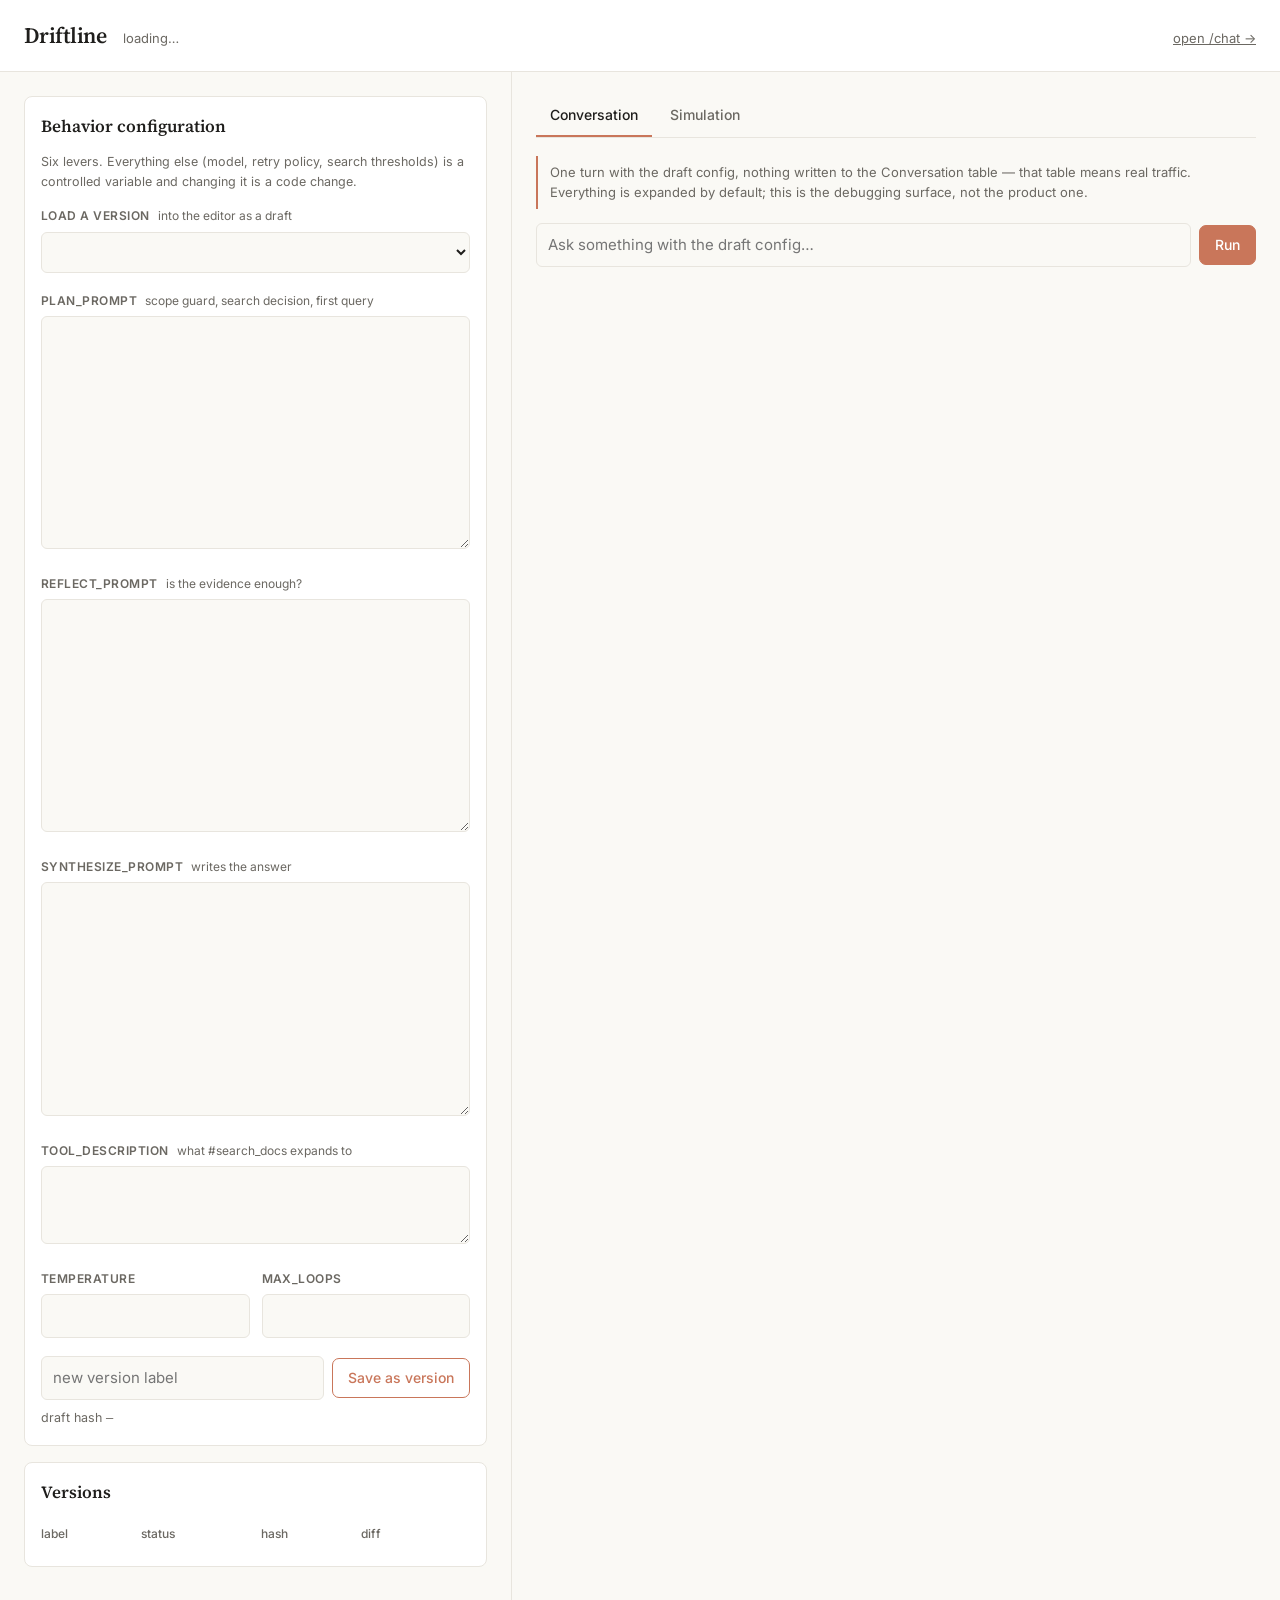
==== apps/console/web/index.html @ 8a6b7769 "step_2_console_with_benchmark" ====
<!doctype html>
<html lang="en">
<head>
<meta charset="utf-8" />
<meta name="viewport" content="width=device-width, initial-scale=1" />
<title>Driftline · Ask Luma behavior console</title>
<link rel="preconnect" href="https://fonts.googleapis.com" />
<link rel="preconnect" href="https://fonts.gstatic.com" crossorigin />
<link href="https://fonts.googleapis.com/css2?family=Inter:wght@400;500;600&family=Source+Serif+4:opsz,wght@8..60,400;8..60,600&display=swap" rel="stylesheet" />
<style>
  /* Same tokens as /chat (TO-18). One product, two surfaces. */
  :root {
    --bg: #faf9f5;
    --surface: #ffffff;
    --text: #1f1e1c;
    --muted: #6b6862;
    --hairline: #e8e5de;
    --accent: #c9765a;
    --pass: #3f7d58;
    --fail: #b0483a;
    --radius: 8px;
    --mono: ui-monospace, SFMono-Regular, Menlo, monospace;
  }
  @media (prefers-color-scheme: dark) {
    :root {
      --bg: #1f1e1c; --surface: #292826; --text: #f2f0ea;
      --muted: #a8a49b; --hairline: #3a3835; --accent: #d98c70;
      --pass: #7fb894; --fail: #e08a7c;
    }
  }

  * { box-sizing: border-box; }
  body {
    margin: 0; background: var(--bg); color: var(--text);
    font-family: Inter, system-ui, -apple-system, sans-serif;
    font-size: 15px; line-height: 1.6; -webkit-font-smoothing: antialiased;
  }
  h1 {
    font-family: "Source Serif 4", Georgia, serif;
    font-size: 22px; font-weight: 600; margin: 0; letter-spacing: -0.01em;
  }
  h2 {
    font-family: "Source Serif 4", Georgia, serif;
    font-size: 17px; font-weight: 600; margin: 0 0 12px;
  }
  a { color: var(--accent); }

  .topbar {
    display: flex; align-items: baseline; gap: 16px; flex-wrap: wrap;
    padding: 18px 24px; border-bottom: 1px solid var(--hairline); background: var(--surface);
    position: sticky; top: 0; z-index: 20;
  }
  .topbar .sub { color: var(--muted); font-size: 13px; }
  .topbar .spacer { flex: 1; }

  .layout { display: grid; grid-template-columns: minmax(380px, 40%) 1fr; gap: 0; align-items: start; }
  @media (max-width: 1080px) { .layout { grid-template-columns: 1fr; } }
  .pane { padding: 24px; }
  .pane.left { border-right: 1px solid var(--hairline); }
  @media (max-width: 1080px) { .pane.left { border-right: 0; border-bottom: 1px solid var(--hairline); } }

  .card {
    background: var(--surface); border: 1px solid var(--hairline);
    border-radius: var(--radius); padding: 16px; margin-bottom: 16px;
  }
  .lever { margin-bottom: 18px; }
  .lever > label {
    display: flex; align-items: baseline; gap: 8px;
    font-size: 12px; font-weight: 600; letter-spacing: .04em; text-transform: uppercase;
    color: var(--muted); margin-bottom: 6px;
  }
  .lever .hint { text-transform: none; letter-spacing: 0; font-weight: 400; font-size: 12px; }

  textarea, input[type=text], input[type=number], select {
    width: 100%; font: inherit; color: var(--text); background: var(--bg);
    border: 1px solid var(--hairline); border-radius: 6px; padding: 9px 11px;
  }
  textarea { font-family: var(--mono); font-size: 12.5px; line-height: 1.55; resize: vertical; }
  textarea:focus, input:focus, select:focus { outline: 0; border-color: var(--accent); }
  .row { display: flex; gap: 12px; }
  .row > * { flex: 1; }

  button {
    border: 1px solid var(--accent); border-radius: 7px; background: var(--accent);
    color: #fff; font: inherit; font-weight: 500; font-size: 14px;
    padding: 8px 15px; cursor: pointer;
  }
  button.ghost { background: transparent; color: var(--accent); }
  button.quiet { background: transparent; color: var(--muted); border-color: var(--hairline); }
  button:disabled { opacity: .4; cursor: default; }
  .actions { display: flex; gap: 8px; flex-wrap: wrap; align-items: center; }

  .tabs { display: flex; gap: 4px; border-bottom: 1px solid var(--hairline); margin-bottom: 18px; }
  .tabs button {
    background: transparent; border: 0; border-bottom: 2px solid transparent;
    color: var(--muted); border-radius: 0; padding: 8px 14px; font-weight: 500;
  }
  .tabs button[aria-selected=true] { color: var(--text); border-bottom-color: var(--accent); }

  /* The `#` autocomplete. A textarea cannot host inline chips, so the mention is
     rendered as a chip in the read-only preview below it instead. */
  .mention-wrap { position: relative; }
  .menu {
    position: absolute; z-index: 30; background: var(--surface);
    border: 1px solid var(--hairline); border-radius: 6px; padding: 4px;
    box-shadow: 0 8px 24px rgba(0,0,0,.12); min-width: 260px; max-width: 420px;
  }
  .menu button {
    display: block; width: 100%; text-align: left; background: transparent;
    border: 0; color: var(--text); padding: 7px 9px; border-radius: 4px; font-size: 13px;
  }
  .menu button:hover, .menu button.on { background: color-mix(in srgb, var(--accent) 12%, transparent); }
  .menu .name { font-family: var(--mono); color: var(--accent); }
  .menu .lv { color: var(--muted); font-size: 12px; }

  .chip {
    display: inline-block; font-family: var(--mono); font-size: 12px;
    background: color-mix(in srgb, var(--accent) 14%, transparent);
    color: var(--accent); border-radius: 5px; padding: 0 5px; cursor: help;
    border-bottom: 1px dotted var(--accent);
  }
  .expanded {
    font-family: var(--mono); font-size: 12px; white-space: pre-wrap;
    color: var(--muted); background: var(--bg); border: 1px dashed var(--hairline);
    border-radius: 6px; padding: 9px 11px; margin-top: 6px;
  }

  table { border-collapse: collapse; width: 100%; font-size: 13px; }
  th, td { text-align: left; padding: 6px 10px 6px 0; vertical-align: top; }
  th { color: var(--muted); font-weight: 500; font-size: 12px; }
  tr.sel td { color: var(--accent); }

  .mono { font-family: var(--mono); font-size: 12px; }
  .muted { color: var(--muted); }
  .small { font-size: 12.5px; }
  .pass { color: var(--pass); font-weight: 600; }
  .fail { color: var(--fail); font-weight: 600; }
  .pill {
    display: inline-block; font-size: 11px; font-family: var(--mono);
    border: 1px solid var(--hairline); border-radius: 100px; padding: 1px 8px; color: var(--muted);
  }
  .pill.on { border-color: var(--accent); color: var(--accent); }

  .case { border: 1px solid var(--hairline); border-radius: var(--radius); margin-bottom: 14px; background: var(--surface); }
  .case > header {
    display: flex; gap: 10px; align-items: baseline; flex-wrap: wrap;
    padding: 11px 14px; border-bottom: 1px solid var(--hairline);
  }
  .case .body { padding: 14px; }
  .assert-cols { display: grid; grid-template-columns: 1fr 1fr; gap: 18px; }
  @media (max-width: 780px) { .assert-cols { grid-template-columns: 1fr; } }
  .assert-cols h3 {
    font-size: 11px; letter-spacing: .05em; text-transform: uppercase;
    color: var(--muted); margin: 0 0 8px; font-weight: 600;
  }
  .answer { white-space: pre-wrap; background: var(--bg); border-radius: 6px; padding: 11px 13px; margin: 10px 0; }

  details { margin-top: 10px; }
  summary { cursor: pointer; color: var(--muted); font-size: 12.5px; }
  summary:hover { color: var(--accent); }
  .node { font-family: var(--mono); font-size: 11.5px; padding: 2px 0; }
  .thinking { color: var(--muted); animation: breathe 1.6s ease-in-out infinite; }
  @keyframes breathe { 0%,100% { opacity: .45 } 50% { opacity: 1 } }
  .banner {
    border-left: 2px solid var(--accent); padding: 6px 0 6px 12px;
    color: var(--muted); font-size: 13px; margin-bottom: 14px;
  }
  .diff { font-family: var(--mono); font-size: 12px; white-space: pre-wrap; }
  .diff ins { background: color-mix(in srgb, var(--pass) 20%, transparent); text-decoration: none; }
  .diff del { background: color-mix(in srgb, var(--fail) 20%, transparent); }
</style>
</head>
<body>

<div class="topbar">
  <h1>Driftline</h1>
  <span class="sub" id="env">loading…</span>
  <span class="spacer"></span>
  <a class="sub" href="/" target="_blank">open /chat →</a>
</div>

<div class="layout">
  <!-- LEFT: the six versioned levers -->
  <div class="pane left">
    <div class="card">
      <h2>Behavior configuration</h2>
      <div class="small muted" style="margin-bottom:14px">
        Six levers. Everything else (model, retry policy, search thresholds) is a controlled
        variable and changing it is a code change.
      </div>

      <div class="lever">
        <label for="v-load">Load a version <span class="hint">into the editor as a draft</span></label>
        <select id="v-load"></select>
      </div>

      <div id="prompt-levers"></div>

      <div class="row">
        <div class="lever">
          <label for="l-temperature">temperature</label>
          <input id="l-temperature" type="number" step="0.1" min="0" max="2" />
        </div>
        <div class="lever">
          <label for="l-max_loops">max_loops</label>
          <input id="l-max_loops" type="number" step="1" min="1" max="6" />
        </div>
      </div>

      <div class="actions">
        <input id="v-label" type="text" placeholder="new version label" style="flex:1;min-width:150px" />
        <button id="v-save" class="ghost">Save as version</button>
      </div>
      <div class="small muted" style="margin-top:8px">
        draft hash <span class="mono" id="draft-hash">—</span>
      </div>
    </div>

    <div class="card">
      <h2>Versions</h2>
      <table>
        <thead><tr><th>label</th><th>status</th><th>hash</th><th>diff</th><th></th></tr></thead>
        <tbody id="v-rows"></tbody>
      </table>
      <div id="v-diff"></div>
    </div>
  </div>

  <!-- RIGHT: playground -->
  <div class="pane">
    <div class="tabs" role="tablist">
      <button id="tab-conv" role="tab" aria-selected="true">Conversation</button>
      <button id="tab-sim" role="tab" aria-selected="false">Simulation</button>
    </div>

    <section id="panel-conv">
      <div class="banner">
        One turn with the draft config, nothing written to the Conversation table &mdash; that
        table means real traffic. Everything is expanded by default; this is the debugging
        surface, not the product one.
      </div>
      <div class="actions" style="margin-bottom:14px">
        <input id="c-q" type="text" style="flex:1" placeholder="Ask something with the draft config…" />
        <button id="c-run">Run</button>
      </div>
      <div id="c-out"></div>
    </section>

    <section id="panel-sim" hidden>
      <div class="banner">
        Three golden cases against the draft config. <strong>Fixed observations</strong> are checked
        mechanically and are blocking. <strong>Dynamic expectations</strong> are judged by an LLM,
        single sample, and never affect pass/fail.
      </div>
      <div class="actions" style="margin-bottom:14px">
        <button id="s-run">Run simulation</button>
        <select id="s-history" style="flex:1"></select>
        <span class="small muted" id="s-status"></span>
      </div>
      <div id="s-out"></div>
    </section>
  </div>
</div>

<script>
const API = "/api/console";
const PROMPT_LEVERS = [
  ["plan_prompt", "scope guard, search decision, first query"],
  ["reflect_prompt", "is the evidence enough?"],
  ["synthesize_prompt", "writes the answer"],
  ["tool_description", "what #search_docs expands to"],
];
const NUMBER_LEVERS = ["temperature", "max_loops"];
const LEVERS = [...PROMPT_LEVERS.map(([k]) => k), ...NUMBER_LEVERS];

let versions = [];
let tools = [];
let dataset = null;
let poll = null;

const $ = (id) => document.getElementById(id);
const el = (tag, cls, text) => {
  const n = document.createElement(tag);
  if (cls) n.className = cls;
  if (text !== undefined && text !== null) n.textContent = text;
  return n;
};
const esc = (s) => String(s).replace(/[&<>]/g, (c) => ({ "&": "&amp;", "<": "&lt;", ">": "&gt;" }[c]));

async function api(path, options) {
  const response = await fetch(API + path, {
    headers: { "Content-Type": "application/json" },
    ...options,
  });
  const data = await response.json().catch(() => ({}));
  if (!response.ok) throw new Error(data.detail || response.statusText);
  return data;
}

// ---------- editor ----------

for (const [key, hint] of PROMPT_LEVERS) {
  const wrap = el("div", "lever mention-wrap");
  const label = el("label");
  label.htmlFor = "l-" + key;
  label.append(el("span", null, key), el("span", "hint", hint));
  const area = el("textarea");
  area.id = "l-" + key;
  area.rows = key === "tool_description" ? 3 : 11;
  wrap.append(label, area, mentionPreview(key));
  $("prompt-levers").appendChild(wrap);
  attachMentionMenu(area, wrap);
  area.addEventListener("input", onDraftChange);
}
for (const key of NUMBER_LEVERS) $("l-" + key).addEventListener("input", onDraftChange);

function mentionPreview(key) {
  const box = el("div", "expanded");
  box.id = "x-" + key;
  box.hidden = true;
  return box;
}

function draft() {
  const config = {};
  for (const key of PROMPT_LEVERS.map(([k]) => k)) config[key] = $("l-" + key).value;
  config.temperature = parseFloat($("l-temperature").value);
  config.max_loops = parseInt($("l-max_loops").value, 10);
  return config;
}

function loadDraft(config) {
  for (const key of LEVERS) $("l-" + key).value = config[key];
  onDraftChange();
}

function onDraftChange() {
  for (const [key] of PROMPT_LEVERS) {
    if (key === "tool_description") continue;
    const box = $("x-" + key);
    const text = $("l-" + key).value;
    const found = tools.filter((t) => new RegExp("#" + t.name + "\\b").test(text));
    if (!found.length) { box.hidden = true; continue; }
    box.hidden = false;
    // The chip and its expansion. This is the "toolcall visible in the UI and
    // linked back to the config" requirement: the prompt stays free text, but a
    // tool reference is an entity you can see and trace to the lever behind it.
    box.innerHTML = found
      .map((t) => {
        const value = $("l-" + t.lever)?.value ?? t.expands_to;
        return `<span class="chip" title="lever: ${esc(t.lever)}">#${esc(t.name)}</span> → ${esc(value)}`;
      })
      .join("\n");
  }
  $("draft-hash").textContent = "changed, run to see";
}

// Autocomplete on `#`. Deliberately one sigil and one regex: the point is that
// nobody has to memorise the syntax, and a typo shows up immediately.
function attachMentionMenu(area, wrap) {
  let menu = null;
  let index = 0;

  const close = () => { menu?.remove(); menu = null; };

  const insert = (name) => {
    const upto = area.value.slice(0, area.selectionStart);
    const match = upto.match(/#(\w*)$/);
    if (!match) return close();
    const start = area.selectionStart - match[0].length;
    const after = area.value.slice(area.selectionStart);
    area.value = area.value.slice(0, start) + "#" + name + after;
    const caret = start + name.length + 1;
    area.setSelectionRange(caret, caret);
    close();
    onDraftChange();
    area.focus();
  };

  const render = (matches) => {
    close();
    if (!matches.length) return;
    menu = el("div", "menu");
    matches.forEach((t, i) => {
      const button = el("button");
      button.type = "button";
      if (i === index) button.classList.add("on");
      button.innerHTML = `<span class="name">#${esc(t.name)}</span> <span class="lv">— ${esc(t.lever)}</span>`;
      button.addEventListener("mousedown", (e) => { e.preventDefault(); insert(t.name); });
      menu.appendChild(button);
    });
    wrap.appendChild(menu);
    menu.style.top = area.offsetTop + area.offsetHeight - 4 + "px";
    menu.style.left = "8px";
  };

  const current = () => {
    const upto = area.value.slice(0, area.selectionStart);
    const match = upto.match(/#(\w*)$/);
    if (!match) return null;
    const term = match[1].toLowerCase();
    return tools.filter((t) => t.name.toLowerCase().startsWith(term));
  };

  area.addEventListener("input", () => {
    const matches = current();
    index = 0;
    matches ? render(matches) : close();
  });
  area.addEventListener("keydown", (e) => {
    if (!menu) return;
    const matches = current() || [];
    if (e.key === "ArrowDown" || e.key === "ArrowUp") {
      e.preventDefault();
      index = (index + (e.key === "ArrowDown" ? 1 : -1) + matches.length) % matches.length;
      render(matches);
    } else if (e.key === "Enter" || e.key === "Tab") {
      e.preventDefault();
      insert(matches[index].name);
    } else if (e.key === "Escape") {
      close();
    }
  });
  area.addEventListener("blur", () => setTimeout(close, 120));
}

// ---------- versions ----------

async function refreshVersions() {
  versions = await api("/versions");
  const rows = $("v-rows");
  rows.replaceChildren();
  for (const v of versions) {
    const tr = el("tr");
    tr.append(
      el("td", null, v.label),
      el("td", v.status === "active" ? "pass" : "muted", v.status),
      el("td", "mono muted", v.config_hash),
    );

    const diffCell = el("td");
    const box = el("input");
    box.type = "checkbox";
    box.dataset.id = v.id;
    box.addEventListener("change", renderDiff);
    diffCell.appendChild(box);
    tr.appendChild(diffCell);

    const actions = el("td", "actions");
    const load = el("button", "quiet", "load");
    load.addEventListener("click", () => loadDraft(v.config));
    actions.appendChild(load);
    if (v.status !== "active") {
      const go = el("button", "ghost", "activate");
      go.addEventListener("click", () => activate(v));
      actions.appendChild(go);
    }
    tr.appendChild(actions);
    rows.appendChild(tr);
  }

  const select = $("v-load");
  select.replaceChildren(el("option", null, "— pick a version —"));
  for (const v of versions) {
    const option = el("option", null, `${v.label} · ${v.status} · ${v.config_hash}`);
    option.value = v.id;
    select.appendChild(option);
  }
}

$("v-load").addEventListener("change", (e) => {
  const v = versions.find((x) => x.id === e.target.value);
  if (v) loadDraft(v.config);
});

$("v-save").addEventListener("click", async () => {
  const label = $("v-label").value.trim();
  if (!label) return alert("give the version a label");
  await api("/versions", {
    method: "POST",
    body: JSON.stringify({ config: draft(), label, note: "saved from console" }),
  });
  $("v-label").value = "";
  await refreshVersions();
});

async function activate(v) {
  if (!confirm(`Send 100% of /chat traffic to ${v.label} (${v.config_hash})?`)) return;
  await api(`/versions/${v.id}/activate`, { method: "POST" });
  await Promise.all([refreshVersions(), refreshEnv()]);
}

// Version diff. Not asked for, but "evaluate and manage changes" needs a way to
// see what actually changed, and a word-level diff of six fields is cheap.
function renderDiff() {
  const picked = [...document.querySelectorAll("#v-rows input:checked")].map((b) => b.dataset.id);
  const out = $("v-diff");
  out.replaceChildren();
  if (picked.length !== 2) {
    if (picked.length) out.appendChild(el("div", "small muted", "tick two versions to diff"));
    return;
  }
  const [a, b] = picked.map((id) => versions.find((v) => v.id === id));
  out.appendChild(el("div", "small muted", `${a.label} ${a.config_hash} → ${b.label} ${b.config_hash}`));
  let same = true;
  for (const key of LEVERS) {
    if (String(a.config[key]) === String(b.config[key])) continue;
    same = false;
    out.appendChild(el("div", "small", key));
    const box = el("div", "diff");
    box.innerHTML = wordDiff(String(a.config[key]), String(b.config[key]));
    out.appendChild(box);
  }
  if (same) out.appendChild(el("div", "small muted", "identical on all six levers"));
}

// Longest-common-subsequence word diff. Small enough to hand-write, and the
// alternative is a build chain (TO-27).
function wordDiff(a, b) {
  const x = a.split(/(\s+)/), y = b.split(/(\s+)/);
  const table = Array.from({ length: x.length + 1 }, () => new Array(y.length + 1).fill(0));
  for (let i = x.length - 1; i >= 0; i--)
    for (let j = y.length - 1; j >= 0; j--)
      table[i][j] = x[i] === y[j] ? table[i + 1][j + 1] + 1 : Math.max(table[i + 1][j], table[i][j + 1]);

  let out = "", i = 0, j = 0;
  while (i < x.length && j < y.length) {
    if (x[i] === y[j]) { out += esc(x[i]); i++; j++; }
    else if (table[i + 1][j] >= table[i][j + 1]) { out += `<del>${esc(x[i])}</del>`; i++; }
    else { out += `<ins>${esc(y[j])}</ins>`; j++; }
  }
  out += `<del>${esc(x.slice(i).join(""))}</del><ins>${esc(y.slice(j).join(""))}</ins>`;
  return out.replace(/<del><\/del>|<ins><\/ins>/g, "");
}

// ---------- tabs ----------

for (const [tab, panel, other, otherPanel] of [
  ["tab-conv", "panel-conv", "tab-sim", "panel-sim"],
  ["tab-sim", "panel-sim", "tab-conv", "panel-conv"],
]) {
  $(tab).addEventListener("click", () => {
    $(tab).setAttribute("aria-selected", "true");
    $(other).setAttribute("aria-selected", "false");
    $(panel).hidden = false;
    $(otherPanel).hidden = true;
  });
}

// ---------- conversation ----------

$("c-run").addEventListener("click", runConversation);
$("c-q").addEventListener("keydown", (e) => { if (e.key === "Enter") runConversation(); });

async function runConversation() {
  const question = $("c-q").value.trim();
  if (!question) return;
  const out = $("c-out");
  out.replaceChildren(el("div", "thinking", "Thinking…"));
  $("c-run").disabled = true;
  try {
    const data = await api("/playground/chat", {
      method: "POST",
      body: JSON.stringify({ config: draft(), question }),
    });
    $("draft-hash").textContent = data.config_hash;
    out.replaceChildren(conversationView(question, data));
  } catch (err) {
    out.replaceChildren(el("div", "fail", "failed: " + err.message));
  } finally {
    $("c-run").disabled = false;
  }
}

function conversationView(question, data) {
  const box = el("div", "case");
  const head = el("header");
  head.append(
    el("strong", null, data.terminated_by),
    el("span", "pill", `${data.loop_count} search round(s)`),
    el("span", "pill", `${data.llm_call_count} model call(s)`),
    el("span", "pill", `${data.latency_ms}ms`),
    el("span", "pill", `$${data.cost_usd.toFixed(6)}`),
    el("span", "pill", `${data.tokens_in}/${data.tokens_out} tok`),
  );
  box.appendChild(head);

  const body = el("div", "body");
  body.append(el("div", "small muted", question), el("div", "answer", data.answer || "(empty)"));
  if (data.citations?.length) {
    body.appendChild(el("div", "small muted", "cites: " + data.citations.map((c) => c.title).join(" · ")));
  }
  body.appendChild(trajectoryView(data.trajectory));
  body.appendChild(collapsible("Expanded prompts (after # substitution)", () => {
    const wrap = el("div");
    for (const [node, text] of Object.entries(data.expanded_prompts)) {
      wrap.append(el("div", "small muted", node), el("div", "expanded", text));
    }
    return wrap;
  }));
  body.appendChild(collapsible(`Evidence the model saw (${data.evidence.length} chunk(s))`, () => {
    const wrap = el("div");
    for (const item of data.evidence) {
      wrap.append(
        el("div", "small", `${item.article_title} › ${item.heading}`),
        el("div", "expanded", item.text),
      );
    }
    return wrap.children.length ? wrap : el("div", "small muted", "nothing retrieved");
  }));
  box.appendChild(body);
  return box;
}

function trajectoryView(trajectory) {
  return collapsible("Trajectory, node by node", () => {
    const wrap = el("div");
    for (const step of trajectory) {
      const { node, ...rest } = step;
      const parts = Object.entries(rest)
        .filter(([, v]) => v !== null && v !== undefined && !(Array.isArray(v) && !v.length))
        .map(([k, v]) => `${k}=${Array.isArray(v) ? v.join(" | ") : v}`);
      wrap.appendChild(el("div", "node", `${node}  ${parts.join("  ")}`));
    }
    return wrap;
  }, true);
}

function collapsible(title, build, open = false) {
  const details = el("details");
  details.open = open;
  details.appendChild(el("summary", null, title));
  details.appendChild(build());
  return details;
}

// ---------- simulation ----------

$("s-run").addEventListener("click", async () => {
  $("s-run").disabled = true;
  $("s-status").textContent = "starting…";
  try {
    const { run_id } = await api("/simulate", {
      method: "POST",
      body: JSON.stringify({ config: draft(), version_label: "draft" }),
    });
    watchRun(run_id);
  } catch (err) {
    $("s-status").textContent = "failed: " + err.message;
    $("s-run").disabled = false;
  }
});

$("s-history").addEventListener("change", (e) => { if (e.target.value) watchRun(e.target.value); });

// Polling, not SSE. A run writes one row per case as it finishes, so polling gets
// per-case progress for free (TO-17 took the same view of /chat).
function watchRun(runId) {
  clearInterval(poll);
  const tick = async () => {
    const data = await api(`/runs/${runId}`);
    renderRun(data);
    if (data.run.status !== "running") {
      clearInterval(poll);
      $("s-run").disabled = false;
      refreshRuns();
    }
  };
  tick();
  poll = setInterval(tick, 2500);
}

function renderRun(data) {
  const { run, results } = data;
  const done = results.length;
  const passed = results.filter((r) => r.passed).length;
  $("s-status").textContent =
    run.status === "running"
      ? `running… ${done}/${run.case_total} cases`
      : `${passed}/${done} passed  ·  $${run.total_cost_usd.toFixed(6)}`;

  const out = $("s-out");
  out.replaceChildren();
  out.appendChild(
    el(
      "div",
      "small muted",
      `config ${run.config_hash} · dataset ${run.dataset_hash} · corpus ${run.corpus_hash} · judge model ${run.model}` +
        `  ·  n=1 per case, statistically weak by design`,
    ),
  );
  if (run.status === "running" && done < run.case_total) {
    out.appendChild(el("div", "thinking", "serial and throttled to stay inside 15 requests/minute…"));
  }
  for (const result of results) out.appendChild(caseView(result));
}

function caseView(result) {
  const box = el("div", "case");
  const head = el("header");
  head.append(
    el("span", result.passed ? "pass" : "fail", result.passed ? "PASS" : "FAIL"),
    el("strong", null, result.case_id),
    el("span", "pill", "persona: " + result.persona),
  );
  for (const policy of [...new Set(result.expectations.map((e) => e.policy))]) {
    head.appendChild(el("span", "pill", policy));
  }
  if (result.cached) head.appendChild(el("span", "pill on", "cached · $0"));
  head.append(el("span", "pill", `${result.latency_ms}ms`), el("span", "pill", `$${result.cost_usd.toFixed(6)}`));
  box.appendChild(head);

  const body = el("div", "body");
  if (result.error) {
    body.append(
      el("div", "fail", "this case blew up; the batch continued"),
      el("div", "expanded", result.error),
    );
    box.appendChild(body);
    return box;
  }

  body.append(
    el("div", "small muted", result.persona_note),
    el("div", "small", result.question),
    el("div", "answer", result.answer || "(empty)"),
  );

  const cols = el("div", "assert-cols");

  const fixed = el("div");
  fixed.appendChild(el("h3", null, "Fixed observations · blocking"));
  for (const [name, check] of Object.entries(result.observations)) {
    const row = el("div", "small");
    row.append(
      el("span", check.passed ? "pass" : "fail", check.passed ? "✓ " : "✗ "),
      el("span", "mono", name),
      el("span", "muted", " " + check.detail),
    );
    fixed.appendChild(row);
  }
  cols.appendChild(fixed);

  const dynamic = el("div");
  dynamic.appendChild(el("h3", null, "Dynamic expectations · advisory, single sample"));
  if (!result.verdicts.length) dynamic.appendChild(el("div", "small muted", "none"));
  for (const verdict of result.verdicts) {
    const row = el("div", "small");
    row.style.marginBottom = "8px";
    const ok = verdict.verdict === "pass";
    row.append(
      el("span", ok ? "pass" : "fail", ok ? "✓ " : "✗ "),
      el("span", "mono", verdict.policy),
      el("div", "muted", verdict.expect),
      el("div", null, verdict.reason),
    );
    dynamic.appendChild(row);
  }
  cols.appendChild(dynamic);
  body.appendChild(cols);
  body.appendChild(trajectoryView(result.trajectory));
  box.appendChild(body);
  return box;
}

// Shown before any run exists. Without it the tab opens empty, and a reader has
// no way to know what the three cases even are before spending 80 seconds.
function renderDatasetPreview() {
  const out = $("s-out");
  out.replaceChildren(
    el("div", "small muted", `dataset ${dataset.hash} · ${dataset.cases.length} cases · not run yet`),
  );
  for (const c of dataset.cases) {
    const box = el("div", "case");
    const head = el("header");
    head.append(el("strong", null, c.id), el("span", "pill", "persona: " + c.persona));
    for (const policy of [...new Set(c.expectations.map((e) => e.policy))]) {
      head.appendChild(el("span", "pill", policy));
    }
    box.appendChild(head);

    const body = el("div", "body");
    body.append(el("div", "small muted", c.persona_note), el("div", "small", c.question));
    const cols = el("div", "assert-cols");

    const fixed = el("div");
    fixed.appendChild(el("h3", null, "Fixed observations · blocking"));
    for (const [name, spec] of Object.entries(c.observations)) {
      fixed.appendChild(el("div", "small mono", `${name} = ${JSON.stringify(spec)}`));
    }
    cols.appendChild(fixed);

    const dynamic = el("div");
    dynamic.appendChild(el("h3", null, "Dynamic expectations · advisory"));
    for (const e of c.expectations) {
      const row = el("div", "small");
      row.append(el("span", "mono", e.policy + " "), el("span", "muted", e.expect));
      dynamic.appendChild(row);
    }
    cols.appendChild(dynamic);

    body.appendChild(cols);
    box.appendChild(body);
    out.appendChild(box);
  }
}

async function refreshRuns() {
  const runs = await api("/runs");
  const select = $("s-history");
  const keep = select.value;
  select.replaceChildren(el("option", null, "— past runs —"));
  for (const run of runs) {
    const when = new Date(run.started_at).toLocaleTimeString();
    const option = el("option", null, `${when} · ${run.version_label} · ${run.config_hash} · ${run.status}`);
    option.value = run.id;
    select.appendChild(option);
  }
  select.value = keep;
}

// ---------- boot ----------

async function refreshEnv() {
  const health = await api("/health");
  $("env").textContent =
    `model ${health.model} · corpus ${health.corpus_hash} · dataset ${health.dataset_hash} · ` +
    `${health.case_count} golden cases · tools: ${health.tool_registry.join(", ")}`;
}

(async () => {
  [tools, dataset] = await Promise.all([api("/tools"), api("/dataset")]);
  await Promise.all([refreshVersions(), refreshRuns(), refreshEnv()]);
  renderDatasetPreview();
  const active = versions.find((v) => v.status === "active") || versions[0];
  if (active) loadDraft(active.config);
})();
</script>
</body>
</html>
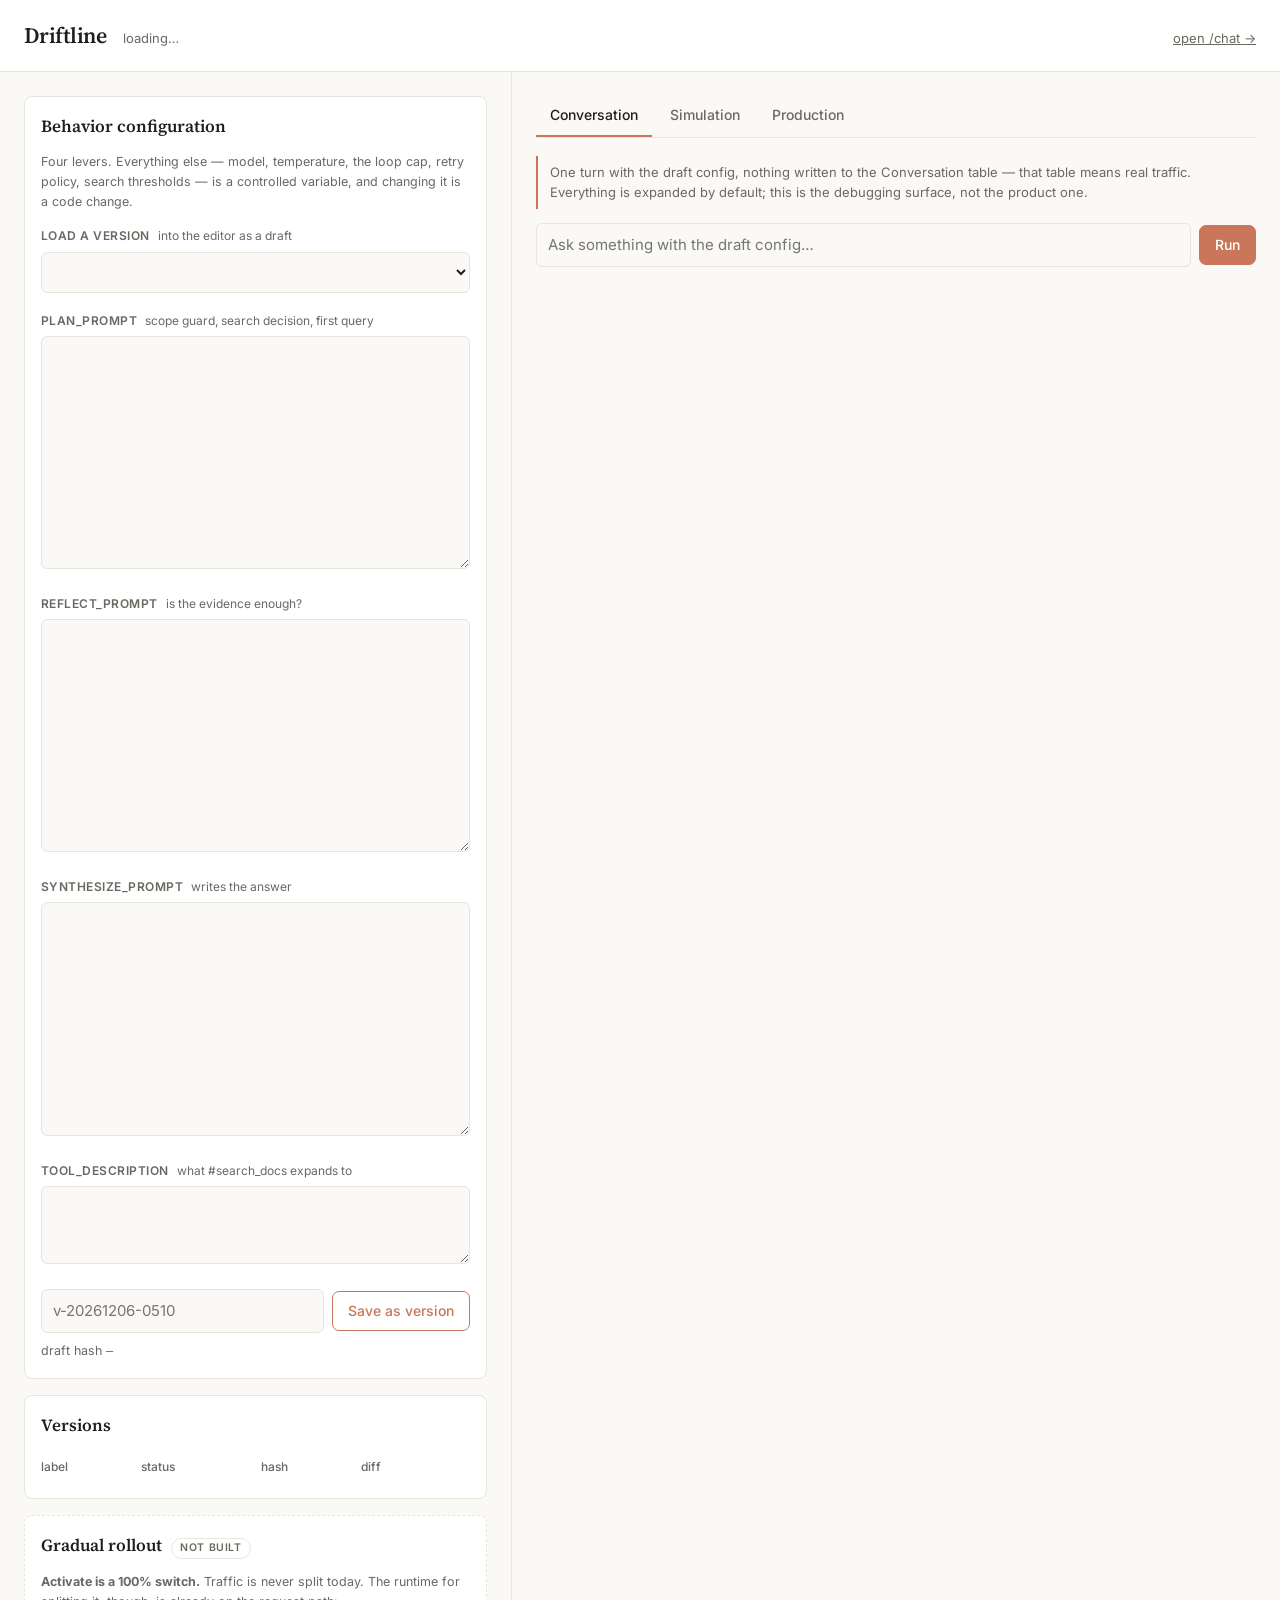
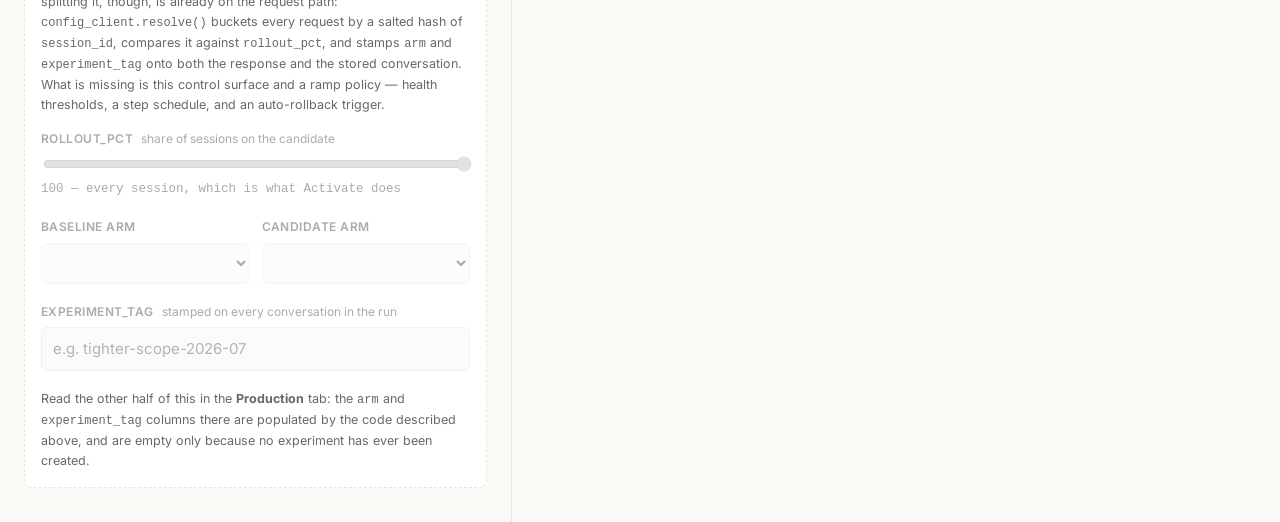
==== commit 4c958664: "misc: signposts, cross-provider model support, deliverables, trade-off cleanup Also in this commit: " ====
--- a/apps/console/web/index.html
+++ b/apps/console/web/index.html
@@ -16,6 +16,12 @@
     --muted: #6b6862;
     --hairline: #e8e5de;
     --accent: #c9765a;
+    /* Same two declarations as apps/chatbot/web/index.html, on purpose: a
+       transcript should not look like a different product depending on which
+       surface you are reading it on. Mixed against `transparent` so they
+       composite over the white cards here and the paper page there. */
+    --msg-user: color-mix(in srgb, var(--accent) 8%, transparent);
+    --msg-bot: color-mix(in srgb, var(--text) 8%, transparent);
     --pass: #3f7d58;
     --fail: #b0483a;
     --radius: 8px;
@@ -153,7 +159,16 @@
     font-size: 11px; letter-spacing: .05em; text-transform: uppercase;
     color: var(--muted); margin: 0 0 8px; font-weight: 600;
   }
-  .answer { white-space: pre-wrap; background: var(--bg); border-radius: 6px; padding: 11px 13px; margin: 10px 0; }
+  /* Same class names as the chatbot for the same two things. The question used to
+     be `small muted` next to a full-size answer, which is why it disappeared. */
+  .question {
+    background: var(--msg-user); border-radius: 6px;
+    padding: 11px 13px; margin: 10px 0; font-weight: 500;
+  }
+  .answer {
+    white-space: pre-wrap; background: var(--msg-bot); border-radius: 6px;
+    padding: 11px 13px; margin: 10px 0;
+  }
 
   details { margin-top: 10px; }
   summary { cursor: pointer; color: var(--muted); font-size: 12.5px; }
@@ -168,6 +183,28 @@
   .diff { font-family: var(--mono); font-size: 12px; white-space: pre-wrap; }
   .diff ins { background: color-mix(in srgb, var(--pass) 20%, transparent); text-decoration: none; }
   .diff del { background: color-mix(in srgb, var(--fail) 20%, transparent); }
+
+  /* Not-built-yet surfaces. Deliberately legible rather than greyed into
+     invisibility: the point is that you can read the shape of the missing
+     feature, which a "coming soon" line cannot give you. */
+  .soon { border-style: dashed; }
+  .soon h2 { display: flex; align-items: baseline; gap: 9px; }
+  .soon fieldset { border: 0; padding: 0; margin: 0; opacity: .55; }
+  .soon input, .soon select { cursor: not-allowed; }
+  .tag-soon {
+    font-family: Inter, sans-serif; font-size: 10.5px; font-weight: 600;
+    letter-spacing: .06em; text-transform: uppercase; color: var(--muted);
+    border: 1px solid var(--hairline); border-radius: 100px; padding: 1px 8px;
+  }
+  input[type=range] { width: 100%; accent-color: var(--accent); }
+
+  /* Production table. Rows are clickable, so they need to look it. */
+  table.rows th { border-bottom: 1px solid var(--hairline); padding-bottom: 7px; }
+  table.rows td { padding: 8px 10px 8px 0; border-bottom: 1px solid var(--hairline); }
+  table.rows tbody tr { cursor: pointer; }
+  table.rows tbody tr:hover td { background: color-mix(in srgb, var(--accent) 6%, transparent); }
+  table.rows td.q { max-width: 320px; }
+  .trow-detail td { background: var(--bg); cursor: default; }
 </style>
 </head>
 <body>
@@ -180,13 +217,13 @@
 </div>
 
 <div class="layout">
-  <!-- LEFT: the six versioned levers -->
+  <!-- LEFT: the versioned levers -->
   <div class="pane left">
     <div class="card">
       <h2>Behavior configuration</h2>
       <div class="small muted" style="margin-bottom:14px">
-        Six levers. Everything else (model, retry policy, search thresholds) is a controlled
-        variable and changing it is a code change.
+        Four levers. Everything else &mdash; model, temperature, the loop cap, retry policy,
+        search thresholds &mdash; is a controlled variable, and changing it is a code change.
       </div>
 
       <div class="lever">
@@ -196,19 +233,8 @@
 
       <div id="prompt-levers"></div>
 
-      <div class="row">
-        <div class="lever">
-          <label for="l-temperature">temperature</label>
-          <input id="l-temperature" type="number" step="0.1" min="0" max="2" />
-        </div>
-        <div class="lever">
-          <label for="l-max_loops">max_loops</label>
-          <input id="l-max_loops" type="number" step="1" min="1" max="6" />
-        </div>
-      </div>
-
       <div class="actions">
-        <input id="v-label" type="text" placeholder="new version label" style="flex:1;min-width:150px" />
+        <input id="v-label" type="text" style="flex:1;min-width:150px" />
         <button id="v-save" class="ghost">Save as version</button>
       </div>
       <div class="small muted" style="margin-top:8px">
@@ -224,6 +250,55 @@
       </table>
       <div id="v-diff"></div>
     </div>
+
+    <!-- Gradual rollout: runtime is live, control surface is not built. The
+         controls are real and disabled rather than replaced by a note, because a
+         disabled slider tells you the shape of the missing feature and a
+         sentence does not. -->
+    <div class="card soon">
+      <h2>Gradual rollout <span class="tag-soon">not built</span></h2>
+      <div class="small muted" style="margin-bottom:14px">
+        <strong>Activate is a 100% switch.</strong> Traffic is never split today.
+        The runtime for splitting it, though, is already on the request path:
+        <span class="mono">config_client.resolve()</span> buckets every request by a
+        salted hash of <span class="mono">session_id</span>, compares it against
+        <span class="mono">rollout_pct</span>, and stamps
+        <span class="mono">arm</span> and <span class="mono">experiment_tag</span> onto
+        both the response and the stored conversation. What is missing is this control
+        surface and a ramp policy &mdash; health thresholds, a step schedule, and an
+        auto-rollback trigger.
+      </div>
+      <fieldset disabled title="Not built. The bucketing this would drive already runs on every request; see the note above.">
+        <div class="lever">
+          <label for="r-pct">
+            <span>rollout_pct</span>
+            <span class="hint">share of sessions on the candidate</span>
+          </label>
+          <input id="r-pct" type="range" min="0" max="100" value="100" />
+          <div class="small muted mono">100 &mdash; every session, which is what Activate does</div>
+        </div>
+        <div class="row">
+          <div class="lever">
+            <label for="r-baseline">baseline arm</label>
+            <select id="r-baseline"></select>
+          </div>
+          <div class="lever">
+            <label for="r-candidate">candidate arm</label>
+            <select id="r-candidate"></select>
+          </div>
+        </div>
+        <div class="lever">
+          <label for="r-tag">experiment_tag <span class="hint">stamped on every conversation in the run</span></label>
+          <input id="r-tag" type="text" placeholder="e.g. tighter-scope-2026-07" />
+        </div>
+      </fieldset>
+      <div class="small muted">
+        Read the other half of this in the <strong>Production</strong> tab: the
+        <span class="mono">arm</span> and <span class="mono">experiment_tag</span> columns
+        there are populated by the code described above, and are empty only because no
+        experiment has ever been created.
+      </div>
+    </div>
   </div>
 
   <!-- RIGHT: playground -->
@@ -231,6 +306,7 @@
     <div class="tabs" role="tablist">
       <button id="tab-conv" role="tab" aria-selected="true">Conversation</button>
       <button id="tab-sim" role="tab" aria-selected="false">Simulation</button>
+      <button id="tab-prod" role="tab" aria-selected="false">Production</button>
     </div>
 
     <section id="panel-conv">
@@ -258,6 +334,42 @@
         <span class="small muted" id="s-status"></span>
       </div>
       <div id="s-out"></div>
+    </section>
+
+    <!-- Real traffic, read-only. The other half of the rollout signpost: every
+         column that a tag-based experiment would slice on is already being
+         written, so the claim "the data is there" is a table you can look at
+         rather than a sentence you have to take on faith. -->
+    <section id="panel-prod" hidden>
+      <div class="banner">
+        Every answer <span class="mono">/chat</span> has ever given, newest first, with the
+        behavior version that produced it. This is the table
+        <span class="mono">Simulation</span> is a stand-in for: a golden dataset is three
+        cases somebody wrote down, this is what users actually asked.
+      </div>
+      <div class="actions" style="margin-bottom:14px">
+        <button id="p-refresh" class="ghost">Refresh</button>
+        <span class="small muted" id="p-status"></span>
+      </div>
+      <div id="p-out"></div>
+      <div class="card soon" style="margin-top:18px">
+        <h2>Slicing this by experiment <span class="tag-soon">not built</span></h2>
+        <div class="small muted">
+          <span class="mono">GET /api/conversations</span> already accepts
+          <span class="mono">?tag=</span> and <span class="mono">?arm=</span>, and
+          <span class="mono">experiment_tag</span> is an indexed column &mdash; the query
+          path exists and is what the table above is read through. Three things are not
+          built on top of it:
+          <ul style="margin:8px 0 0; padding-left:20px">
+            <li>filtering and search by tag, and a baseline-vs-candidate comparison of the two arms</li>
+            <li>promoting a production conversation into <span class="mono">datasets/golden.yaml</span>
+                as a new case, which is the honest way to grow a three-case dataset</li>
+            <li>re-running the judge over a tagged slice on a schedule, with a violation-rate
+                threshold &mdash; the missing piece is the schedule and the threshold, not the
+                judge, and not the data</li>
+          </ul>
+        </div>
+      </div>
     </section>
   </div>
 </div>
@@ -270,8 +382,7 @@
   ["synthesize_prompt", "writes the answer"],
   ["tool_description", "what #search_docs expands to"],
 ];
-const NUMBER_LEVERS = ["temperature", "max_loops"];
-const LEVERS = [...PROMPT_LEVERS.map(([k]) => k), ...NUMBER_LEVERS];
+const LEVERS = PROMPT_LEVERS.map(([k]) => k);
 
 let versions = [];
 let tools = [];
@@ -312,7 +423,6 @@
   attachMentionMenu(area, wrap);
   area.addEventListener("input", onDraftChange);
 }
-for (const key of NUMBER_LEVERS) $("l-" + key).addEventListener("input", onDraftChange);
 
 function mentionPreview(key) {
   const box = el("div", "expanded");
@@ -322,14 +432,18 @@
 }
 
 function draft() {
-  const config = {};
-  for (const key of PROMPT_LEVERS.map(([k]) => k)) config[key] = $("l-" + key).value;
-  config.temperature = parseFloat($("l-temperature").value);
-  config.max_loops = parseInt($("l-max_loops").value, 10);
-  return config;
-}
-
-function loadDraft(config) {
+  return Object.fromEntries(LEVERS.map((key) => [key, $("l-" + key).value]));
+}
+
+// Which saved version the editor is currently holding, or null once the draft has
+// been edited away from it. The dropdown reports this rather than instructing: it
+// used to read "pick a version" while the editor already held the live config, and
+// a control that disagrees with the state behind it is the exact failure this
+// console exists to remove.
+let loadedVersionId = null;
+
+function loadDraft(config, versionId = null) {
+  loadedVersionId = versionId;
   for (const key of LEVERS) $("l-" + key).value = config[key];
   onDraftChange();
 }
@@ -352,6 +466,13 @@
       })
       .join("\n");
   }
+
+  const from = versions.find((v) => v.id === loadedVersionId);
+  if (from && LEVERS.some((key) => from.config[key] !== $("l-" + key).value)) {
+    loadedVersionId = null;
+  }
+  $("v-load").value = loadedVersionId ?? "";
+
   $("draft-hash").textContent = "changed, run to see";
 }
 
@@ -448,7 +569,7 @@
 
     const actions = el("td", "actions");
     const load = el("button", "quiet", "load");
-    load.addEventListener("click", () => loadDraft(v.config));
+    load.addEventListener("click", () => loadDraft(v.config, v.id));
     actions.appendChild(load);
     if (v.status !== "active") {
       const go = el("button", "ghost", "activate");
@@ -460,26 +581,61 @@
   }
 
   const select = $("v-load");
-  select.replaceChildren(el("option", null, "— pick a version —"));
+  // Explicit empty value: an <option> with no value attribute reports its own text
+  // as its value, so `select.value = ""` would silently fail to match it.
+  const unsaved = el("option", null, "— unsaved draft —");
+  unsaved.value = "";
+  select.replaceChildren(unsaved);
   for (const v of versions) {
     const option = el("option", null, `${v.label} · ${v.status} · ${v.config_hash}`);
     option.value = v.id;
     select.appendChild(option);
   }
+  select.value = loadedVersionId ?? "";
+
+  // The disabled rollout selectors get the real version list too. A disabled
+  // control with nothing in it is a mockup; one that would work if it were
+  // enabled is a signpost.
+  const active = versions.find((v) => v.status === "active");
+  for (const [id, preselect] of [["r-baseline", active], ["r-candidate", null]]) {
+    const box = $(id);
+    box.replaceChildren();
+    for (const v of versions) {
+      const option = el("option", null, `${v.label} · ${v.config_hash}`);
+      option.value = v.id;
+      option.selected = preselect ? v.id === preselect.id : false;
+      box.appendChild(option);
+    }
+  }
 }
 
 $("v-load").addEventListener("change", (e) => {
   const v = versions.find((x) => x.id === e.target.value);
-  if (v) loadDraft(v.config);
+  if (v) loadDraft(v.config, v.id);
 });
 
+// A timestamp label, shown as the placeholder and used verbatim if the field is
+// left empty. Naming a version is a real decision and a good name beats this, but
+// being made to invent one before you can save is friction at exactly the wrong
+// moment -- you are mid-experiment, not mid-release. Regenerated on focus so it
+// does not go stale while the tab sits open.
+function suggestedLabel() {
+  const t = new Date();
+  const pad = (n) => String(n).padStart(2, "0");
+  return `v-${t.getFullYear()}${pad(t.getMonth() + 1)}${pad(t.getDate())}-${pad(t.getHours())}${pad(t.getMinutes())}`;
+}
+$("v-label").placeholder = suggestedLabel();
+$("v-label").addEventListener("focus", () => { $("v-label").placeholder = suggestedLabel(); });
+
 $("v-save").addEventListener("click", async () => {
-  const label = $("v-label").value.trim();
-  if (!label) return alert("give the version a label");
-  await api("/versions", {
+  const label = $("v-label").value.trim() || suggestedLabel();
+  // The draft now *is* a saved version, so point the selector at it rather than
+  // leaving it reading "unsaved draft" over content that was just saved.
+  const saved = await api("/versions", {
     method: "POST",
     body: JSON.stringify({ config: draft(), label, note: "saved from console" }),
   });
+  loadedVersionId = saved.id;
   $("v-label").value = "";
   await refreshVersions();
 });
@@ -511,7 +667,7 @@
     box.innerHTML = wordDiff(String(a.config[key]), String(b.config[key]));
     out.appendChild(box);
   }
-  if (same) out.appendChild(el("div", "small muted", "identical on all six levers"));
+  if (same) out.appendChild(el("div", "small muted", `identical on all ${LEVERS.length} levers`));
 }
 
 // Longest-common-subsequence word diff. Small enough to hand-write, and the
@@ -535,15 +691,14 @@
 
 // ---------- tabs ----------
 
-for (const [tab, panel, other, otherPanel] of [
-  ["tab-conv", "panel-conv", "tab-sim", "panel-sim"],
-  ["tab-sim", "panel-sim", "tab-conv", "panel-conv"],
-]) {
-  $(tab).addEventListener("click", () => {
-    $(tab).setAttribute("aria-selected", "true");
-    $(other).setAttribute("aria-selected", "false");
-    $(panel).hidden = false;
-    $(otherPanel).hidden = true;
+const TABS = ["conv", "sim", "prod"];
+for (const name of TABS) {
+  $("tab-" + name).addEventListener("click", () => {
+    for (const other of TABS) {
+      $("tab-" + other).setAttribute("aria-selected", String(other === name));
+      $("panel-" + other).hidden = other !== name;
+    }
+    if (name === "prod") refreshProduction();
   });
 }
 
@@ -586,7 +741,7 @@
   box.appendChild(head);
 
   const body = el("div", "body");
-  body.append(el("div", "small muted", question), el("div", "answer", data.answer || "(empty)"));
+  body.append(el("div", "question", question), el("div", "answer", data.answer || "(empty)"));
   if (data.citations?.length) {
     body.appendChild(el("div", "small muted", "cites: " + data.citations.map((c) => c.title).join(" · ")));
   }
@@ -720,9 +875,12 @@
     return box;
   }
 
+  // The persona note stays metadata rather than becoming a bubble: it describes
+  // the simulated user, and the model never receives it -- the persona is already
+  // baked into how the question is worded.
   body.append(
     el("div", "small muted", result.persona_note),
-    el("div", "small", result.question),
+    el("div", "question", result.question),
     el("div", "answer", result.answer || "(empty)"),
   );
 
@@ -780,7 +938,7 @@
     box.appendChild(head);
 
     const body = el("div", "body");
-    body.append(el("div", "small muted", c.persona_note), el("div", "small", c.question));
+    body.append(el("div", "small muted", c.persona_note), el("div", "question", c.question));
     const cols = el("div", "assert-cols");
 
     const fixed = el("div");
@@ -803,6 +961,100 @@
     box.appendChild(body);
     out.appendChild(box);
   }
+}
+
+// ---------- production ----------
+
+// This reads /api/conversations, which belongs to the chatbot, not to the console
+// API. That is not the boundary violation it looks like: the rule in AGENTS.md is
+// about Python imports, and one process serves both apps on one origin (TO-08).
+// A page fetching an HTTP endpoint it needs has not crossed anything.
+$("p-refresh").addEventListener("click", refreshProduction);
+
+async function refreshProduction() {
+  $("p-status").textContent = "loading…";
+  const response = await fetch("/api/conversations?limit=30");
+  const rows = await response.json();
+  $("p-status").textContent = rows.length
+    ? `${rows.length} most recent · click a row for its trajectory`
+    : "";
+  const out = $("p-out");
+  out.replaceChildren();
+
+  if (!rows.length) {
+    out.appendChild(
+      el("div", "small muted", "No traffic yet. Ask something at /chat and refresh."),
+    );
+    return;
+  }
+
+  const table = el("table", "rows");
+  const head = el("tr");
+  for (const label of ["when", "question", "version", "arm", "tag", "outcome", "cost"]) {
+    head.appendChild(el("th", null, label));
+  }
+  table.appendChild(el("thead")).appendChild(head);
+  const body = el("tbody");
+
+  for (const row of rows) {
+    const tr = el("tr");
+    // A Conversation stores version_id, not a label -- the label is the console's
+    // word for it and could be renamed, the id is what actually happened. Resolved
+    // against the version list already in memory; the hash is shown either way,
+    // because that is the part that identifies the behavior.
+    const known = versions.find((v) => v.id === row.version_id);
+    const version = el("td");
+    version.append(
+      el("div", null, known ? known.label : "(unknown version)"),
+      el("div", "mono muted", row.config_hash),
+    );
+    // Seeded rows are marked so nobody mistakes canned data for something they
+    // just produced. Same reason the version label carries its hash: provenance
+    // beats a clean-looking screen.
+    const seeded = String(row.session_id).startsWith("seed-");
+    const when = el("td", "small muted");
+    when.append(el("div", null, new Date(row.created_at).toLocaleString()));
+    if (seeded) when.appendChild(el("span", "pill", "seeded"));
+
+    tr.append(
+      when,
+      el("td", "q small", row.question),
+      version,
+      el("td", "mono small", row.arm),
+      el("td", "mono small", row.experiment_tag || "—"),
+      el("td", row.terminated_by === "error" ? "fail small" : "small", row.terminated_by),
+      el("td", "mono small", "$" + (row.cost_usd ?? 0).toFixed(6)),
+    );
+
+    const detail = el("tr", "trow-detail");
+    detail.hidden = true;
+    const cell = el("td");
+    cell.colSpan = 7;
+    detail.appendChild(cell);
+    let built = false;
+    tr.addEventListener("click", () => {
+      detail.hidden = !detail.hidden;
+      if (built) return;
+      built = true;
+      // The question is in the row above as a summary column; repeating it here as
+      // a bubble is what makes an expanded row read as a transcript, the same way
+      // the other two tabs do.
+      cell.append(
+        el("div", "question", row.question),
+        el("div", "answer", row.answer || row.error || "(empty)"),
+      );
+      if (row.citations?.length) {
+        cell.appendChild(
+          el("div", "small muted", "cites: " + row.citations.map((c) => c.title).join(" · ")),
+        );
+      }
+      cell.appendChild(trajectoryView(row.trajectory || []));
+    });
+
+    body.append(tr, detail);
+  }
+  table.appendChild(body);
+  out.appendChild(table);
 }
 
 async function refreshRuns() {
@@ -833,7 +1085,7 @@
   await Promise.all([refreshVersions(), refreshRuns(), refreshEnv()]);
   renderDatasetPreview();
   const active = versions.find((v) => v.status === "active") || versions[0];
-  if (active) loadDraft(active.config);
+  if (active) loadDraft(active.config, active.id);
 })();
 </script>
 </body>
